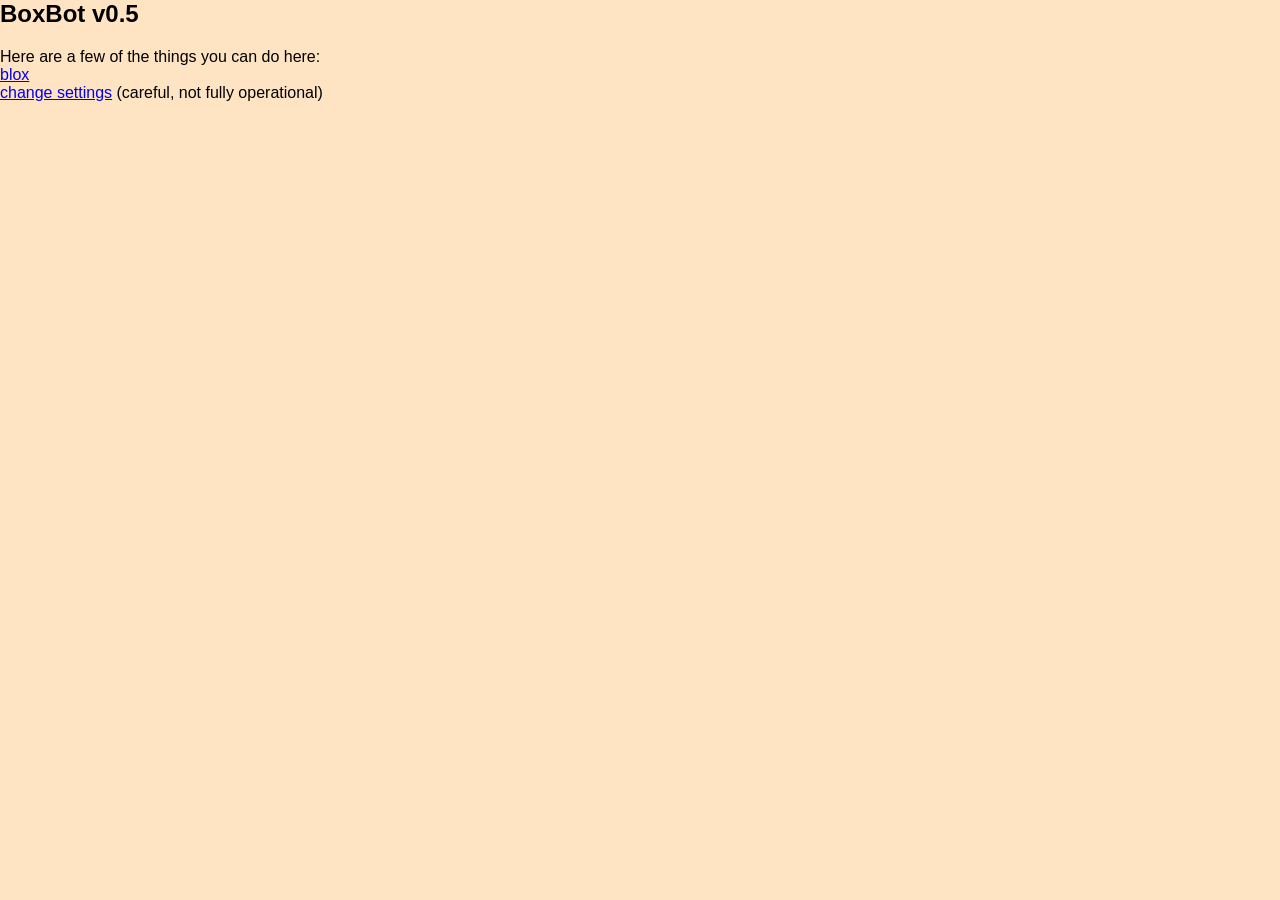
==== data/index.html @ 9f9be1f5 "Minor update for MakerFaire: GUI cleanup, lisp hibernate" ====
<!DOCTYPE html PUBLIC "-//W3C//DTD HTML 4.01 Transitional//EN">
<html>

<head>
  <meta charset="UTF-8">
  <title>blox</title>
  <link rel="stylesheet" href="style.css">
  </link>
</head>

<body>
  <!-- link to blox.html -->
  <h2>BoxBot v0.5</h2>
  Here are a few of the things you can do here:
  <div><a href="blox.html">blox</a></div>
  <div><a href="settings.html">change settings</a>&nbsp;(careful, not fully operational)</div>
</body>
</html>
---- data/style.css ----
html, body {
  height: 100%;
}

body {
  font-family: sans-serif;
  background-color: bisque;
  padding: 0;
  margin: 0;
  overflow: hidden;
}

#sections {
  height: 100%;
  display: flex;
  flex-direction: column;
}

#header {
  display: flex;
  align-items: center;
  padding: 1em 0.5em;
  border-bottom: 1px solid #ccc;
}

#header img {
  height: 2em;
  margin-right: 0.5em;
}

#logo {
  font-size: 1.5em;
  font-weight: bold;
}

#storage-controls {
  margin-left: 2em;
}

#storage-controls button {
  background: white;
  border: 1px solid #888;
  border-radius: 0.5em;
  height: 2em;
  width: 5em;
}

#storage-controls button:hover {
  background: #eee;
}

#storage-controls select {
  width: 10em;
  height: 2em;
}

#exec-controls {
  margin-left: auto;
}

#exec-controls button {
  font-size: 1em;
  background: white;
  border: 1px solid #888;
  border-radius: 0.5em;
  height: 2.5em;
  width: 6em;
}

#exec-controls button:hover {
  background: #eee;
}

#main {
  flex: 1;
  display: flex;
  overflow: hidden;
}

#blockly-container {
  flex: 4;
}

#log-panel {
  width: 20em;
  background-color: #eee;
  overflow-y: auto;
}

#log-list {
  list-style-type: none;
  padding: 0;
  margin: 0;
  font-family: monospace;
  font-size: 1.25em;
  padding: 0.5em;
}

#log-list li:not(:first-child) {
  margin-top: 0.25em;
}
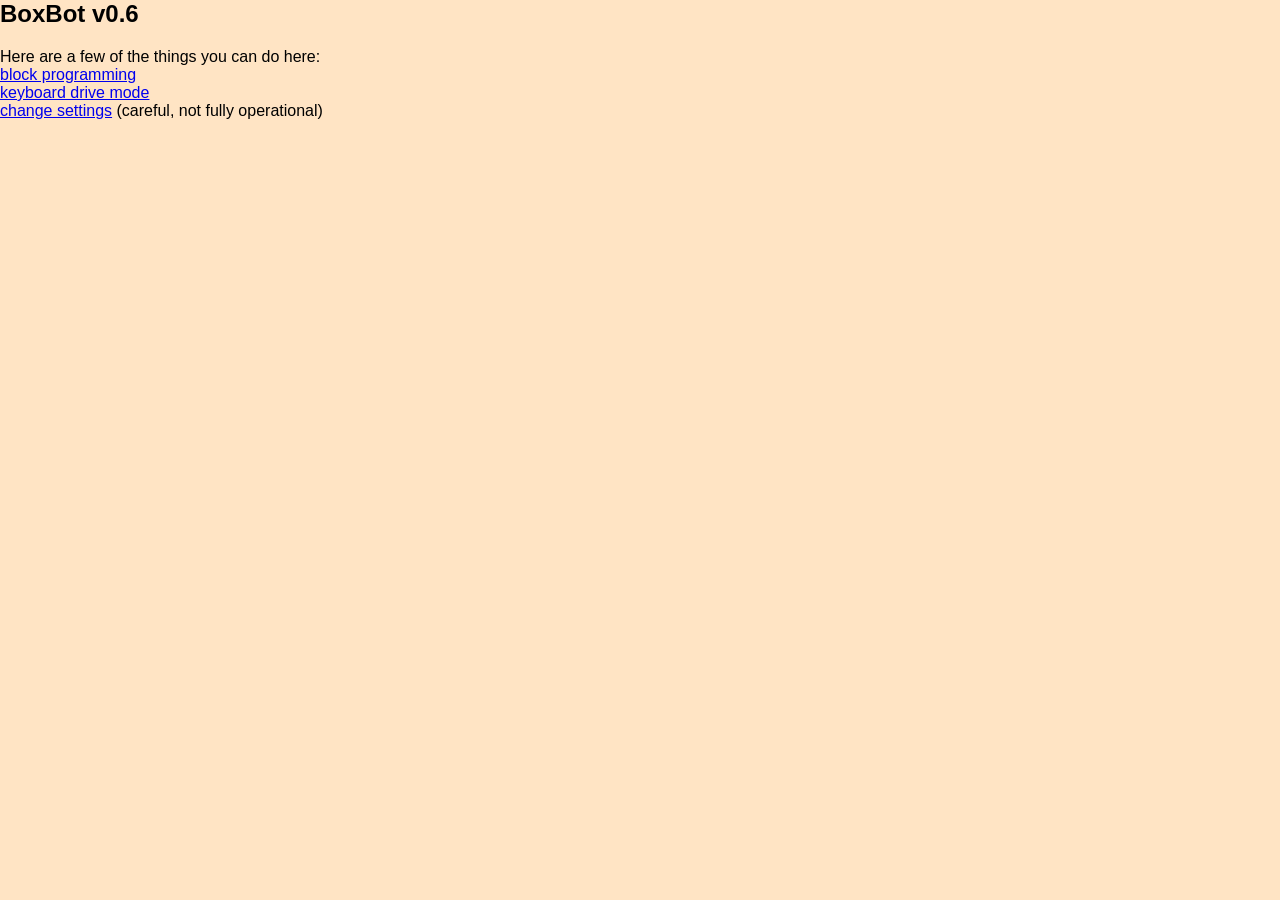
==== commit 0bbb259c: "Cleanup pass on status messages and license plate integration. Removed another bit of lisp." ====
--- a/data/index.html
+++ b/data/index.html
@@ -10,9 +10,10 @@
 
 <body>
   <!-- link to blox.html -->
-  <h2>BoxBot v0.5</h2>
+  <h2>BoxBot v0.6</h2>
   Here are a few of the things you can do here:
-  <div><a href="blox.html">blox</a></div>
+  <div><a href="blox.html">block programming</a></div>
+  <div><a href="drive.html">keyboard drive mode</a></div>
   <div><a href="settings.html">change settings</a>&nbsp;(careful, not fully operational)</div>
 </body>
 </html>
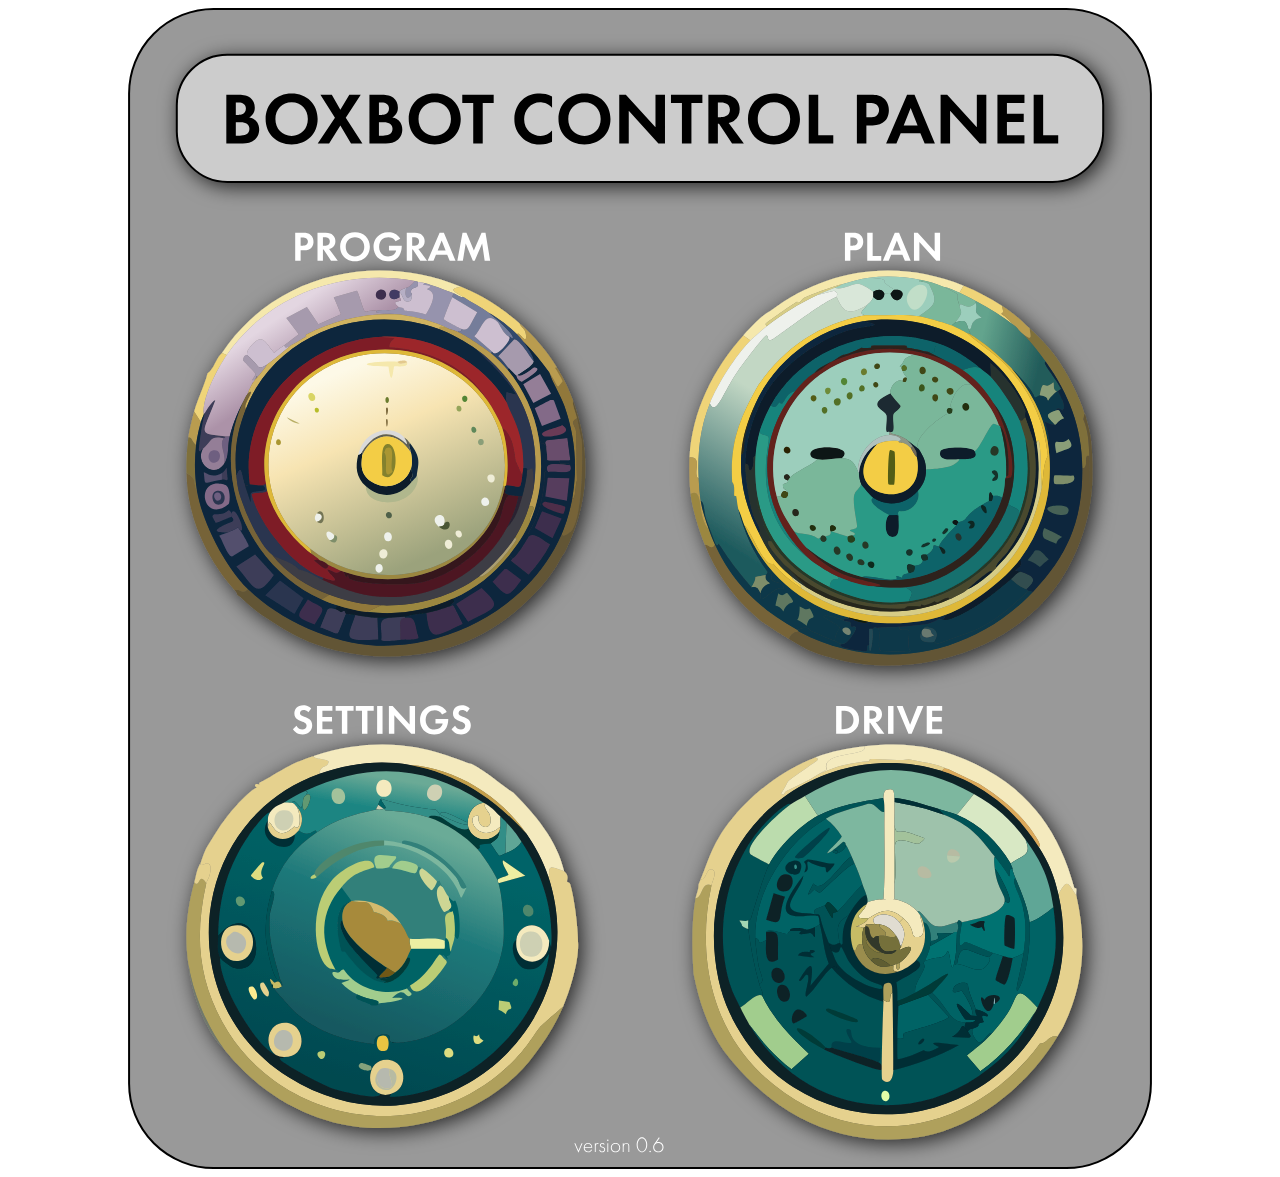
==== commit 90c3e2f2: "Updated landing page" ====
--- a/data/index.html
+++ b/data/index.html
@@ -1,19 +1,41 @@
-<!DOCTYPE html PUBLIC "-//W3C//DTD HTML 4.01 Transitional//EN">
+<!DOCTYPE html>
 <html>
 
 <head>
-  <meta charset="UTF-8">
-  <title>blox</title>
-  <link rel="stylesheet" href="style.css">
-  </link>
+  <title>BOXBOT</title>
+  <style>
+    .centered-svg {
+      display: block;
+      margin-left: auto;
+      margin-right: auto;
+      width: 90%;
+      /* Adjust width as needed */
+    }
+  </style>
 </head>
 
 <body>
-  <!-- link to blox.html -->
-  <h2>BoxBot v0.6</h2>
-  Here are a few of the things you can do here:
-  <div><a href="blox.html">block programming</a></div>
-  <div><a href="drive.html">keyboard drive mode</a></div>
-  <div><a href="settings.html">change settings</a>&nbsp;(careful, not fully operational)</div>
+  <div class="centered-svg">
+    <object data="boxbot-index-panel.svg" type="image/svg+xml" class="centered-svg">
+      <img src="fallback.png" alt="SVG image">
+    </object>
+  </div>
+  <script>
+    function launch(dest) {
+      if (dest == "program") {
+        window.location.href = "blox.html";
+      }
+      if (dest == "plan") {
+        window.location.href = "plan.html";
+      }
+      if (dest == "settings") {
+        window.location.href = "settings.html";
+      }
+      if (dest == "drive") {
+        window.location.href = "drive.html";
+      }
+    }
+  </script>
 </body>
+
 </html>
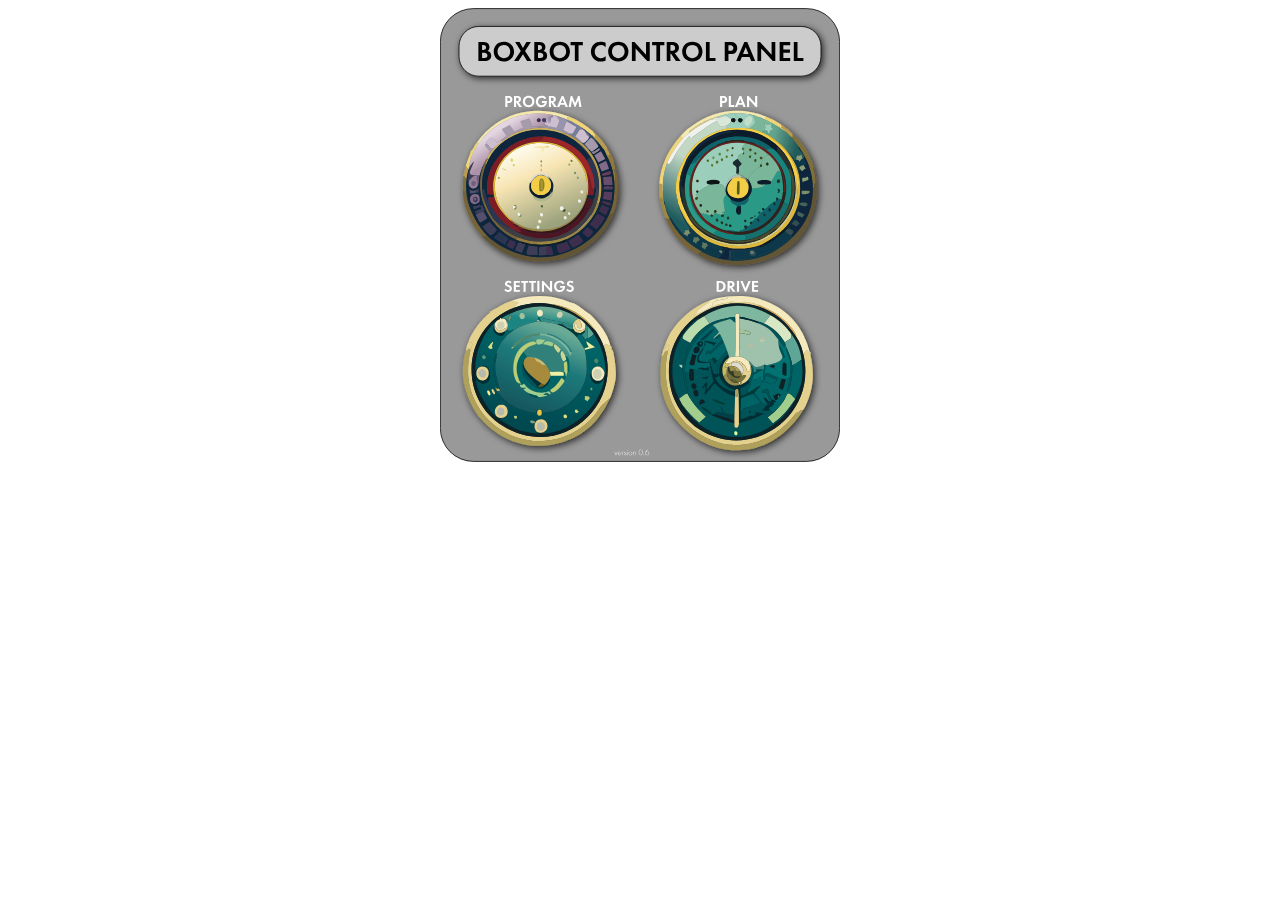
==== commit 2775a52c: "clean up html, add back links, add placeholder plan.html" ====
--- a/data/index.html
+++ b/data/index.html
@@ -8,7 +8,7 @@
       display: block;
       margin-left: auto;
       margin-right: auto;
-      width: 90%;
+      width: 400px;
       /* Adjust width as needed */
     }
   </style>
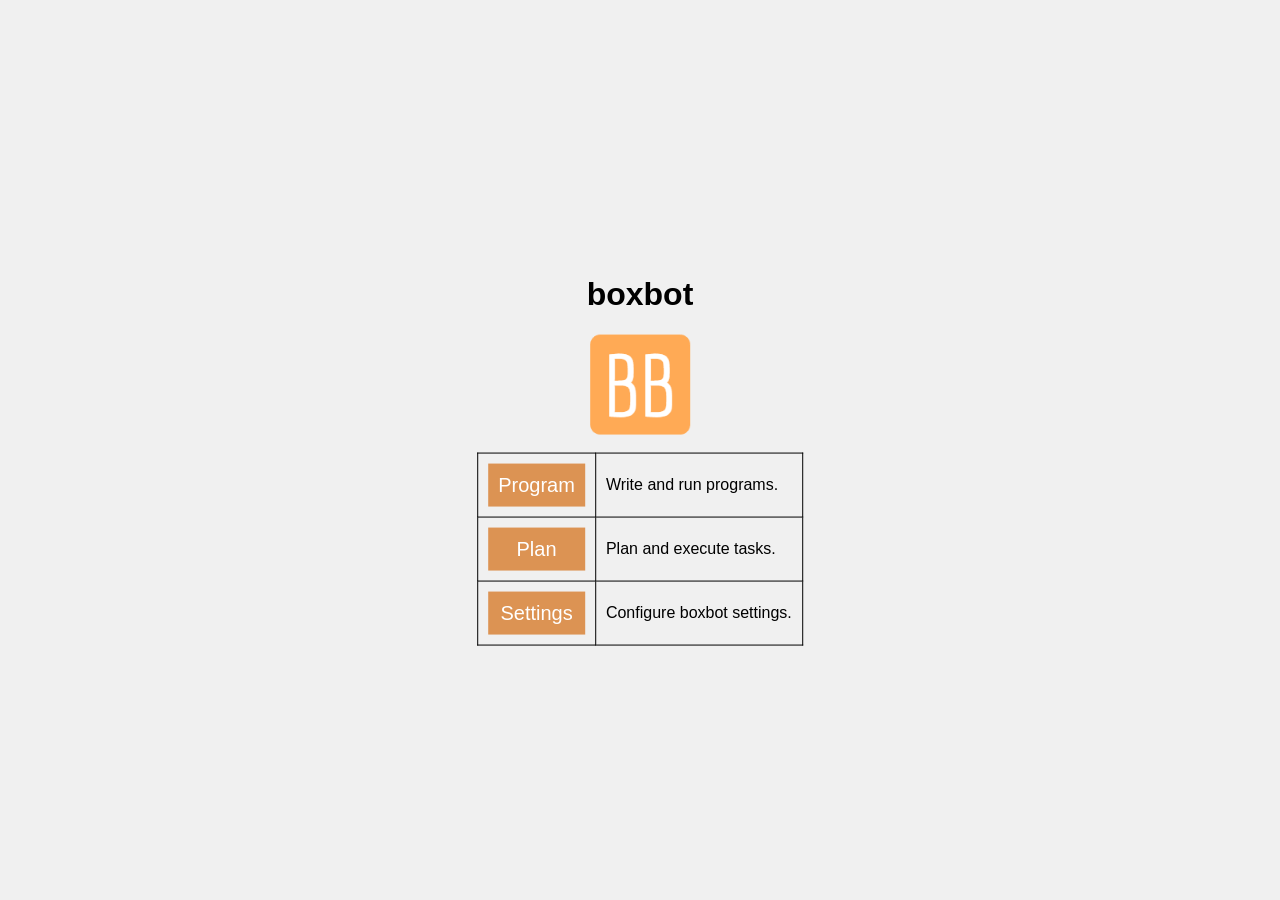
==== commit 8cd6eb10: "take drive out of index menu" ====
--- a/data/index.html
+++ b/data/index.html
@@ -4,21 +4,75 @@
 <head>
   <title>BOXBOT</title>
   <style>
-    .centered-svg {
-      display: block;
-      margin-left: auto;
-      margin-right: auto;
-      width: 400px;
-      /* Adjust width as needed */
+    body {
+      background-color: #f0f0f0;
+      font-family: Arial, sans-serif;
+    }
+    table {
+      border-collapse: collapse;
+      width: 100%;
+      max-width: 600px;
+      margin: auto;
+    }
+
+    td {
+      padding: 10px;
+      border: 1px solid #000;
+    }
+
+    button {
+      width: 100%;
+      padding: 10px;
+      font-size: 20px;
+      background-color: #dc9353;
+      color: white;
+      border: none;
+      cursor: pointer;
+    }
+
+    button:hover {
+      background-color: #be5900;
+    }
+    .centered {
+      position: fixed;
+      top: 50%;
+      left: 50%;
+      transform: translate(-50%, -50%);
     }
   </style>
 </head>
 
 <body>
-  <div class="centered-svg">
-    <object data="boxbot-index-panel.svg" type="image/svg+xml" class="centered-svg">
-      <img src="fallback.png" alt="SVG image">
-    </object>
+  <div class="centered">
+    <h1 style="text-align: center;">boxbot</h1>
+    <img src="boxbot_icon.png" style="display: block; margin: auto; width: 100px;">
+    <div>&nbsp;</div>
+    <table>
+      <tr>
+        <td>
+          <button onclick="launch('program')">Program</button>
+        </td>
+        <td>
+          Write and run programs.
+        </td>
+      </tr>
+      <tr>
+        <td>
+          <button onclick="launch('plan')">Plan</button>
+        </td>
+        <td>
+          Plan and execute tasks.
+        </td>
+      </tr>
+      <tr>
+        <td>
+          <button onclick="launch('settings')">Settings</button>
+        </td>
+        <td>
+          Configure boxbot settings.
+        </td>
+      </tr>
+    </table>
   </div>
   <script>
     function launch(dest) {
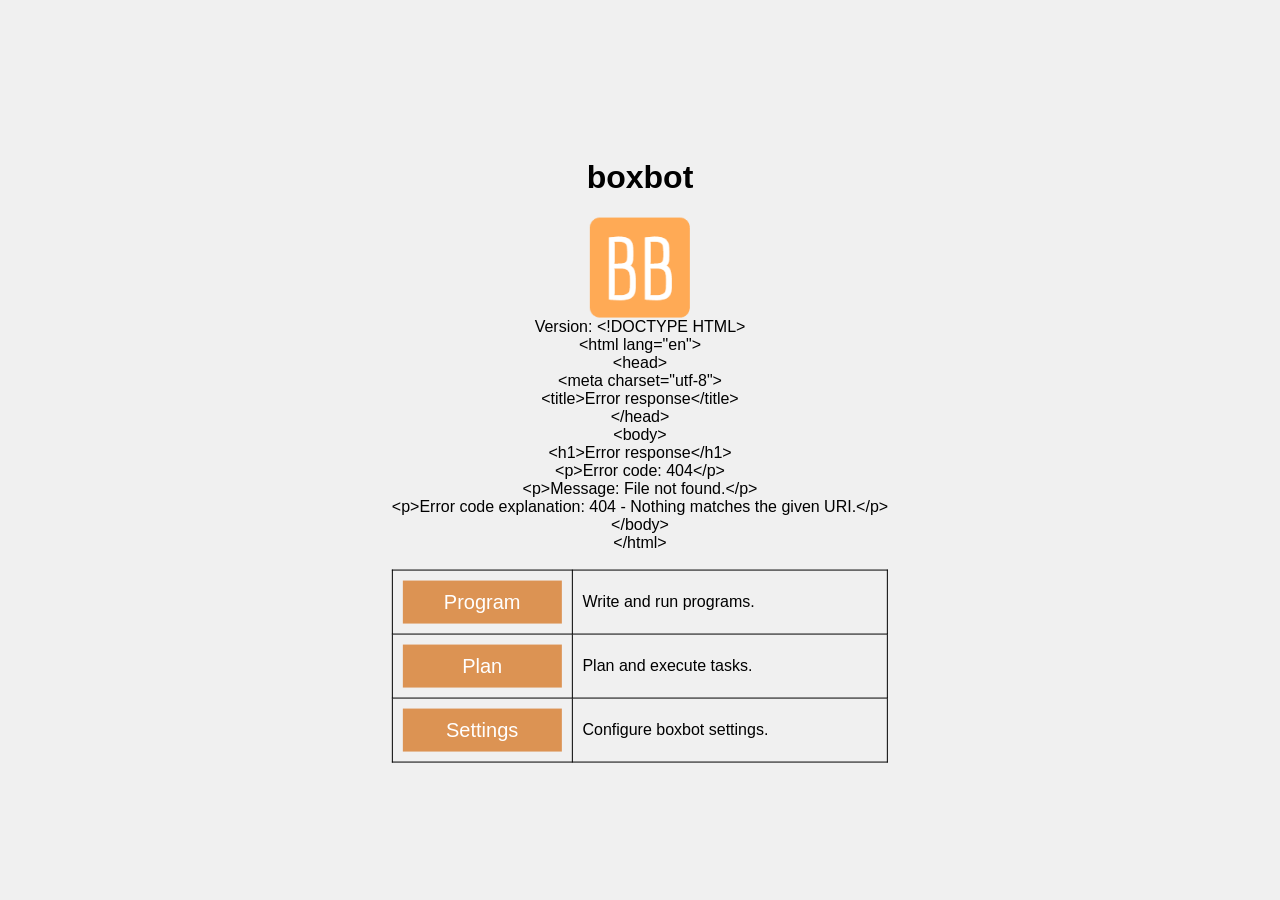
==== commit 000f9f8b: "version on index page, /version api, 4 digit id" ====
--- a/data/index.html
+++ b/data/index.html
@@ -42,10 +42,11 @@
   </style>
 </head>
 
-<body>
+<body onload="getVersion()">
   <div class="centered">
     <h1 style="text-align: center;">boxbot</h1>
     <img src="boxbot_icon.png" style="display: block; margin: auto; width: 100px;">
+    <div id="version_txt" style="text-align: center; width: 100%;">---</div>
     <div>&nbsp;</div>
     <table>
       <tr>
@@ -89,6 +90,15 @@
         window.location.href = "drive.html";
       }
     }
+    // get the current version of the app
+    function getVersion() {
+    fetch('/version')
+      .then(response => response.text())
+      .then(text => {
+        console.log('Current version: ' + text);
+        document.getElementById('version_txt').innerText = 'Version: ' + text;
+      });
+    }
   </script>
 </body>
 
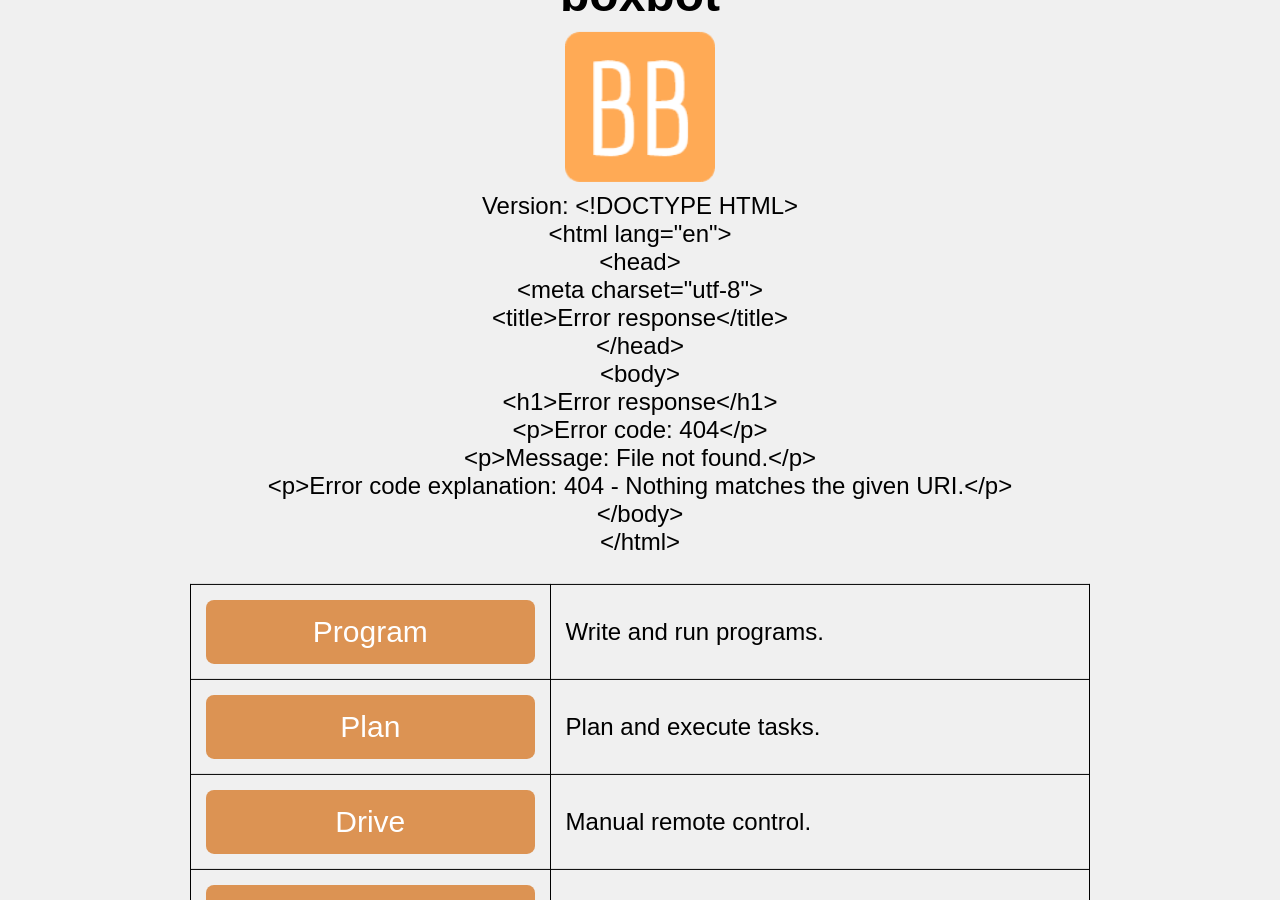
==== commit d138b1e8: "add missing functionality to landing page" ====
--- a/data/index.html
+++ b/data/index.html
@@ -3,30 +3,33 @@
 
 <head>
   <title>BOXBOT</title>
+  <meta name="viewport" content="width=device-width, initial-scale=1.0, maximum-scale=1.0, user-scalable=no">
   <style>
     body {
       background-color: #f0f0f0;
       font-family: Arial, sans-serif;
+      font-size: 24px; /* 50% larger than default 16px */
     }
     table {
       border-collapse: collapse;
       width: 100%;
-      max-width: 600px;
+      max-width: 900px; /* 600px * 1.5 */
       margin: auto;
     }
 
     td {
-      padding: 10px;
+      padding: 15px; /* 10px * 1.5 */
       border: 1px solid #000;
     }
 
     button {
       width: 100%;
-      padding: 10px;
-      font-size: 20px;
+      padding: 15px; /* 10px * 1.5 */
+      font-size: 30px; /* 20px * 1.5 */
       background-color: #dc9353;
       color: white;
       border: none;
+      border-radius: 8px; /* slightly soften edges for modern look */
       cursor: pointer;
     }
 
@@ -38,19 +41,21 @@
       top: 50%;
       left: 50%;
       transform: translate(-50%, -50%);
+      width: 90%;
+      max-width: 900px;
     }
   </style>
 </head>
 
 <body onload="getVersion()">
   <div class="centered">
-    <h1 style="text-align: center;">boxbot</h1>
-    <img src="boxbot_icon.png" style="display: block; margin: auto; width: 100px;">
-    <div id="version_txt" style="text-align: center; width: 100%;">---</div>
+    <h1 style="text-align: center; margin-bottom: 10px;">boxbot</h1>
+    <img src="boxbot_icon.png" style="display: block; margin: auto; width: 150px;">
+    <div id="version_txt" style="text-align: center; width: 100%; margin-top: 10px;">---</div>
     <div>&nbsp;</div>
     <table>
       <tr>
-        <td>
+        <td style="width: 40%;">
           <button onclick="launch('program')">Program</button>
         </td>
         <td>
@@ -63,6 +68,14 @@
         </td>
         <td>
           Plan and execute tasks.
+        </td>
+      </tr>
+      <tr>
+        <td>
+          <button onclick="launch('drive')">Drive</button>
+        </td>
+        <td>
+          Manual remote control.
         </td>
       </tr>
       <tr>
@@ -81,7 +94,7 @@
         window.location.href = "blox.html";
       }
       if (dest == "plan") {
-        window.location.href = "plan.html";
+        window.location.href = "motion.html";
       }
       if (dest == "settings") {
         window.location.href = "settings.html";
@@ -102,4 +115,4 @@
   </script>
 </body>
 
-</html>+</html>
